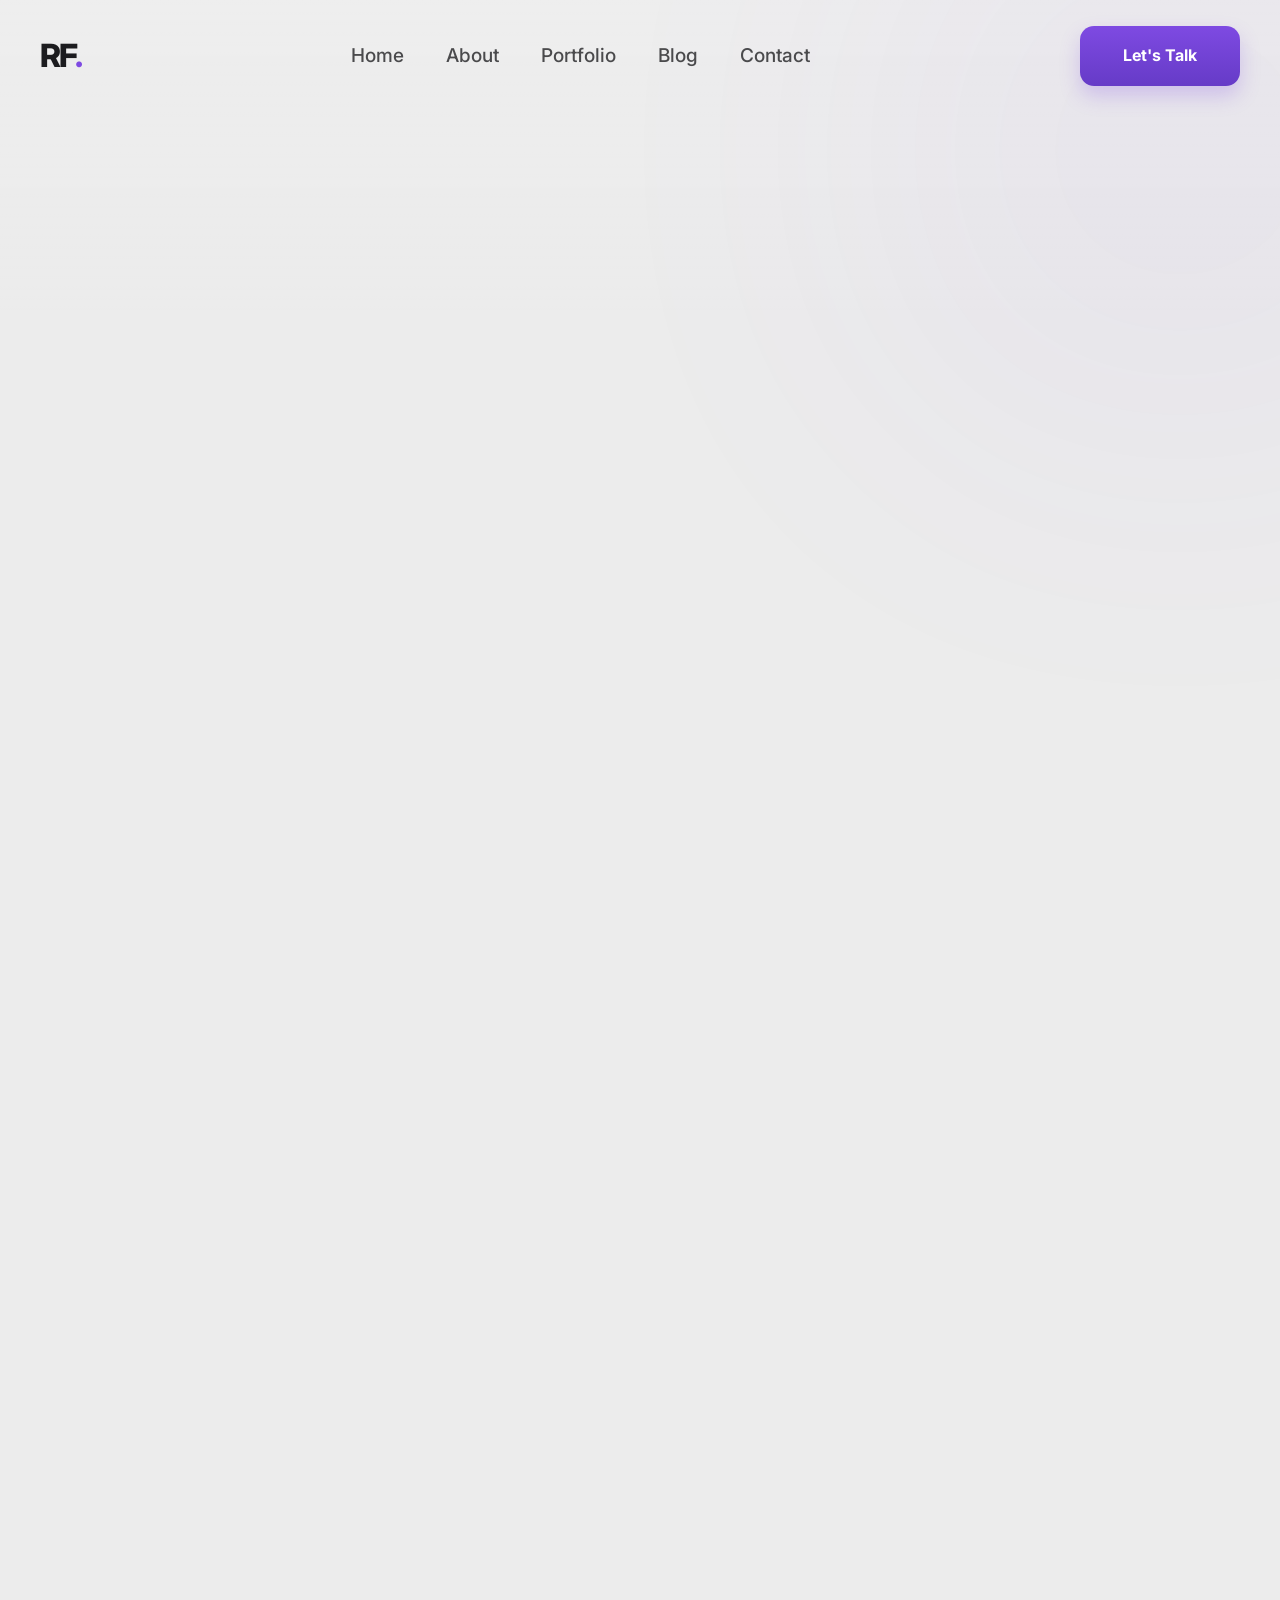
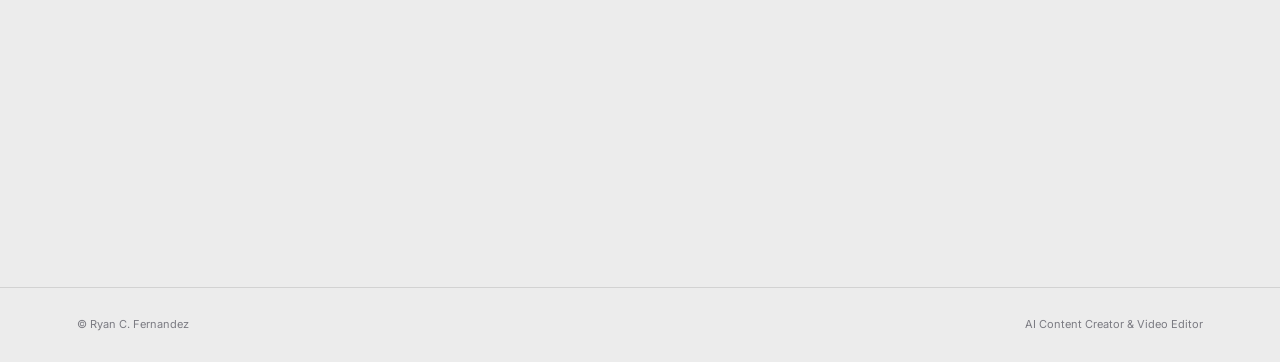
==== index (1).html @ 831bba3d "Add files via upload Add portfolio website" ====
<!DOCTYPE html>
<html lang="en">

<head>
  <meta charset="UTF-8">
  <meta name="viewport" content="width=device-width, initial-scale=1.0">

  <title>Ryan Fernandez | AI Content Creator & Video Editor</title>

  <meta
    name="description"
    content="Portfolio of Ryan Fernandez, AI Content Creator, AI Video Editor, and Short-Form Content Editor."
  >

  <link rel="preconnect" href="https://fonts.googleapis.com">
  <link rel="preconnect" href="https://fonts.gstatic.com" crossorigin>

  <link
    href="https://fonts.googleapis.com/css2?family=Inter:wght@400;500;600;700;800&display=swap"
    rel="stylesheet"
  >

  <link rel="stylesheet" href="style.css">
</head>

<body>

  <div class="background-glow glow-one"></div>
  <div class="background-glow glow-two"></div>

  <header class="header">

    <a href="#home" class="logo">
      RF<span>.</span>
    </a>

    <nav class="nav" id="nav">
      <a href="#home">Home</a>
      <a href="#about">About</a>
      <a href="#work">Portfolio</a>
      <a href="#workflow">Blog</a>
      <a href="#contact">Contact</a>
    </nav>

    <a href="#contact" class="header-button">Let's Talk</a>

    <button class="menu-button" id="menuButton" aria-label="Open navigation">
      ☰
    </button>

  </header>

  <main>

    <section class="hero" id="home">

      <div class="hero-left reveal">

        <h1>
          Hi, I'm <span>Ryan Fernandez</span>
        </h1>

        <h2 class="hero-subtitle">
          AI Content Creator & Video Editor
        </h2>

        <p class="hero-description">
          I create AI-powered short-form videos, visual stories,
          social media content, and platform-ready edits designed
          for TikTok, Instagram Reels, Facebook Reels, and YouTube Shorts.
        </p>

        <div class="hero-buttons">

          <a href="#work" class="button primary-button">
            Hire Me
          </a>

          <a href="#contact" class="button secondary-button">
            See Projects
          </a>

        </div>

        <div class="social-links" aria-label="Social media links">
          <a href="#" aria-label="LinkedIn">in</a>
          <a href="#" aria-label="Facebook">f</a>
          <a href="#" aria-label="X">x</a>
        </div>

      </div>

      <div class="hero-right reveal">

        <div class="hero-card">

          <div class="hero-visual">

            <img
              src="Images/ryan fernandez.png"
              alt="Ryan Fernandez portrait"
            >

          </div>

        </div>

      </div>

    </section>

    <section class="section" id="about">

      <div class="section-heading reveal">

        <p class="section-label">
          01 / ABOUT
        </p>

        <h2>
          Creating content at the intersection of
          <span>AI, motion, and storytelling.</span>
        </h2>

      </div>

      <div class="about-grid">

        <div class="about-copy reveal">

          <p>
            I'm Ryan Fernandez, an AI Content Creator and Video Editor
            focused on short-form social media content and AI-assisted
            creative production.
          </p>

          <p>
            I use generative AI tools, animation platforms, voice generation,
            editing software, and prompt engineering to transform concepts
            into polished vertical videos.
          </p>

          <p>
            I can follow creative briefs, reference materials, and content
            specifications while keeping visual quality and consistency
            across each scene.
          </p>

        </div>

        <div class="about-stats reveal">

          <div class="stat-card">
            <strong>9:16</strong>
            <span>Vertical Content</span>
          </div>

          <div class="stat-card">
            <strong>AI</strong>
            <span>Creative Workflow</span>
          </div>

          <div class="stat-card">
            <strong>4+</strong>
            <span>Social Platforms</span>
          </div>

          <div class="stat-card">
            <strong>End-to-End</strong>
            <span>Content Production</span>
          </div>

        </div>

      </div>

    </section>

    <section class="section" id="skills">

      <div class="section-heading reveal">

        <p class="section-label">
          02 / CREATIVE STACK
        </p>

        <h2>
          The tools behind
          <span>my workflow.</span>
        </h2>

      </div>

      <div class="skills-grid">

        <article class="skill-card reveal">

          <span class="skill-number">01</span>

          <h3>Google Flow</h3>

          <p>
            AI-assisted image and visual generation for characters,
            environments, scenes, and creative assets.
          </p>

        </article>

        <article class="skill-card reveal">

          <span class="skill-number">02</span>

          <h3>Kling AI</h3>

          <p>
            Image-to-video animation and motion generation for
            cinematic and short-form video sequences.
          </p>

        </article>

        <article class="skill-card reveal">

          <span class="skill-number">03</span>

          <h3>ElevenLabs</h3>

          <p>
            AI-generated voiceovers and narration for creative
            video production.
          </p>

        </article>

        <article class="skill-card reveal">

          <span class="skill-number">04</span>

          <h3>ChatGPT</h3>

          <p>
            Prompt engineering, creative concepts, hooks, captions,
            dialogue, and scene planning.
          </p>

        </article>

        <article class="skill-card reveal">

          <span class="skill-number">05</span>

          <h3>CapCut</h3>

          <p>
            Video editing, pacing, captions, transitions, music,
            sound effects, and platform-ready exports.
          </p>

        </article>

        <article class="skill-card reveal">

          <span class="skill-number">06</span>

          <h3>Canva</h3>

          <p>
            Supporting graphics, layouts, thumbnails,
            social assets, and basic visual design.
          </p>

        </article>

      </div>

    </section>

    <section class="section">

      <div class="section-heading reveal">

        <p class="section-label">
          03 / WHAT I DO
        </p>

        <h2>
          Content designed
          <span>for the scroll.</span>
        </h2>

      </div>

      <div class="services-list">

        <article class="service-row reveal">

          <span>01</span>

          <h3>AI Image Generation</h3>

          <p>
            Character consistency, environments, lighting,
            camera angles, actions, and visual styles.
          </p>

        </article>

        <article class="service-row reveal">

          <span>02</span>

          <h3>AI Video Generation</h3>

          <p>
            Transform still visuals into dynamic video scenes
            and short-form sequences.
          </p>

        </article>

        <article class="service-row reveal">

          <span>03</span>

          <h3>Prompt Engineering</h3>

          <p>
            Detailed prompts for characters, scenes,
            movement, dialogue, hooks, and visual direction.
          </p>

        </article>

        <article class="service-row reveal">

          <span>04</span>

          <h3>Short-Form Editing</h3>

          <p>
            Pacing, trimming, captions, text overlays,
            transitions, sound design, and final polish.
          </p>

        </article>

        <article class="service-row reveal">

          <span>05</span>

          <h3>AI Voiceovers</h3>

          <p>
            AI-generated narration and voice-based
            content using ElevenLabs.
          </p>

        </article>

        <article class="service-row reveal">

          <span>06</span>

          <h3>Social Media Content</h3>

          <p>
            Content optimized for TikTok, Instagram Reels,
            Facebook Reels, and YouTube Shorts.
          </p>

        </article>

      </div>

    </section>

    <section class="section" id="work">

      <div class="section-heading reveal">

        <p class="section-label">
          04 / SELECTED WORK
        </p>

        <h2>
          Featured
          <span>projects.</span>
        </h2>

      </div>

      <div class="portfolio-grid">

        <article class="project-card reveal">

          <div class="video-frame">

            <video
              muted
              loop
              playsinline
              preload="metadata"
              poster="https://images.unsplash.com/photo-1522202176988-66273c2fd55f?auto=format&fit=crop&w=900&q=80"
            >
              <source src="https://videos.pexels.com/video-files/3195394/3195394-hd_1920_1080_25fps.mp4" type="video/mp4">
            </video>

            <button class="video-toggle" type="button">Play</button>

          </div>

          <div class="project-info">

            <div>

              <p class="project-type">
                AI UGC
              </p>

              <h3>
                AI Creator Advertisement
              </h3>

            </div>

            <span>
              Google Flow / Kling / CapCut
            </span>

          </div>

        </article>

        <article class="project-card reveal">

          <div class="video-frame">

            <video
              muted
              loop
              playsinline
              preload="metadata"
              poster="https://images.unsplash.com/photo-1492691527719-9d1e07e534b4?auto=format&fit=crop&w=900&q=80"
            >
              <source src="https://videos.pexels.com/video-files/853889/853889-hd_1920_1080_25fps.mp4" type="video/mp4">
            </video>

            <button class="video-toggle" type="button">Play</button>

          </div>

          <div class="project-info">

            <div>

              <p class="project-type">
                AI LIFESTYLE
              </p>

              <h3>
                Lifestyle Social Reel
              </h3>

            </div>

            <span>
              AI Generation / Animation
            </span>

          </div>

        </article>

        <article class="project-card reveal">

          <div class="video-frame">

            <video
              muted
              loop
              playsinline
              preload="metadata"
              poster="https://images.unsplash.com/photo-1522202176988-66273c2fd55f?auto=format&fit=crop&w=900&q=80"
            >
              <source src="https://videos.pexels.com/video-files/3009807/3009807-hd_1920_1080_25fps.mp4" type="video/mp4">
            </video>

            <button class="video-toggle" type="button">Play</button>

          </div>

          <div class="project-info">

            <div>

              <p class="project-type">
                SHORT-FORM EDIT
              </p>

              <h3>
                Social Media Video Edit
              </h3>

            </div>

            <span>
              CapCut / Captions / Sound
            </span>

          </div>

        </article>

        <article class="project-card reveal">

          <div class="video-frame">

            <video
              muted
              loop
              playsinline
              preload="metadata"
              poster="https://images.unsplash.com/photo-1516321318423-f06f85e504b3?auto=format&fit=crop&w=900&q=80"
            >
              <source src="https://videos.pexels.com/video-files/856025/856025-hd_1920_1080_25fps.mp4" type="video/mp4">
            </video>

            <button class="video-toggle" type="button">Play</button>

          </div>

          <div class="project-info">

            <div>

              <p class="project-type">
                AI PRODUCT AD
              </p>

              <h3>
                Product Visual Campaign
              </h3>

            </div>

            <span>
              Prompting / AI / Editing
            </span>

          </div>

        </article>

      </div>

    </section>

    <section class="section" id="workflow">

      <div class="section-heading reveal">

        <p class="section-label">
          05 / WORKFLOW
        </p>

        <h2>
          From idea to
          <span>finished video.</span>
        </h2>

      </div>

      <div class="workflow-container">

        <div class="workflow-item reveal">

          <span>01</span>

          <div>
            <h3>Concept</h3>
            <p>
              Review the brief, creative direction,
              references, and target platform.
            </p>
          </div>

        </div>

        <div class="workflow-item reveal">

          <span>02</span>

          <div>
            <h3>Prompt Development</h3>
            <p>
              Build prompts, hooks, dialogue,
              scene directions, and visual concepts.
            </p>
          </div>

        </div>

        <div class="workflow-item reveal">

          <span>03</span>

          <div>
            <h3>AI Visual Generation</h3>
            <p>
              Create characters, environments,
              shots, and visual assets.
            </p>
          </div>

        </div>

        <div class="workflow-item reveal">

          <span>04</span>

          <div>
            <h3>AI Motion</h3>
            <p>
              Animate selected images and scenes
              using Kling AI.
            </p>
          </div>

        </div>

        <div class="workflow-item reveal">

          <span>05</span>

          <div>
            <h3>Voice Generation</h3>
            <p>
              Create narration or AI voiceovers
              when required.
            </p>
          </div>

        </div>

        <div class="workflow-item reveal">

          <span>06</span>

          <div>
            <h3>Final Edit</h3>
            <p>
              Refine pacing, add captions,
              text, music, sound effects, and transitions.
            </p>
          </div>

        </div>

        <div class="workflow-item reveal">

          <span>07</span>

          <div>
            <h3>Export</h3>
            <p>
              Deliver platform-ready vertical content
              for social media.
            </p>
          </div>

        </div>

      </div>

    </section>

    <section class="section">

      <div class="section-heading reveal">

        <p class="section-label">
          06 / CAPABILITIES
        </p>

        <h2>
          Creative skills &
          <span>technical strengths.</span>
        </h2>

      </div>

      <div class="tag-container reveal">

        <span>AI Image Generation</span>
        <span>AI Video Generation</span>
        <span>Image-to-Video</span>
        <span>Prompt Engineering</span>
        <span>AI Voiceovers</span>
        <span>Short-Form Editing</span>
        <span>Visual Storytelling</span>
        <span>Captioning</span>
        <span>Text Overlays</span>
        <span>Transitions</span>
        <span>Music Selection</span>
        <span>Sound Effects</span>
        <span>Social Media Content</span>
        <span>Basic Graphic Design</span>
        <span>Creative Brief Execution</span>

      </div>

    </section>

    <section class="section">

      <div class="section-heading reveal">

        <p class="section-label">
          07 / EXPERIENCE
        </p>

        <h2>
          Reliable in
          <span>fast-moving environments.</span>
        </h2>

      </div>

      <div class="experience-card reveal">

        <div class="experience-date">
          2022 — 2025
        </div>

        <div class="experience-role">

          <h3>
            Cashier & Assistant Chief
          </h3>

          <p>
            Apoy Silog Canteen
          </p>

        </div>

        <div class="experience-description">

          <p>
            Managed daily cash transactions, customer orders,
            operational tasks, and multiple responsibilities
            in a fast-paced environment.
          </p>

          <p>
            Developed strong transferable skills in attention to detail,
            time management, organization, communication,
            adaptability, and following instructions.
          </p>

        </div>

      </div>

    </section>

    <section class="contact-section" id="contact">

      <div class="contact-content reveal">

        <p class="section-label">
          LET'S WORK TOGETHER
        </p>

        <h2>
          Have an idea?
          <span>Let's create it.</span>
        </h2>

        <p class="contact-description">
          Available for AI content creation, short-form editing,
          AI video production, and social media content projects.
        </p>

        <div class="contact-links">

          <a
            href="mailto:ryancanetefernandez07@gmail.com"
            class="button primary-button"
          >
            Send Email
          </a>

          <a
            href="tel:+639630704201"
            class="button secondary-button"
          >
            Call Me
          </a>

        </div>

        <div class="contact-details">

          <p>
            ryancanetefernandez07@gmail.com
          </p>

          <p>
            0963 070 4201
          </p>

          <p>
            Tampakan, South Cotabato
          </p>

        </div>

      </div>

    </section>

  </main>

  <footer class="footer">

    <p>
      © <span id="currentYear"></span> Ryan C. Fernandez
    </p>

    <p>
      AI Content Creator & Video Editor
    </p>

  </footer>

  <script src="script.js"></script>

</body>

</html>
---- style.css ----
:root {
  --background: #ececec;
  --background-soft: #f5f5f5;
  --card: #f7f7f7;
  --card-hover: #ffffff;

  --text: #1c1c1f;
  --text-soft: #4f4f55;
  --text-dark: #7b7b82;

  --line: rgba(28, 28, 31, 0.12);

  --accent: #7e4ae2;
  --accent-dark: #663bc7;

  --radius-small: 14px;
  --radius-medium: 22px;
  --radius-large: 32px;

  --container: 1440px;
}

* {
  margin: 0;
  padding: 0;
  box-sizing: border-box;
}

html {
  scroll-behavior: smooth;
}

body {
  font-family: "Inter", sans-serif;
  background: var(--background);
  color: var(--text);
  line-height: 1.6;
  overflow-x: hidden;
}

body::before {
  content: "";
  position: fixed;
  inset: 0;
  background: linear-gradient(180deg, rgba(255,255,255,0.12), transparent 35%);
  pointer-events: none;
  z-index: -1;
}

a {
  text-decoration: none;
  color: inherit;
}

button {
  font: inherit;
}

img,
video {
  max-width: 100%;
}

.background-glow {
  position: fixed;
  width: 500px;
  height: 500px;
  border-radius: 50%;
  filter: blur(180px);
  opacity: 0.08;
  pointer-events: none;
  z-index: -1;
}

.glow-one {
  top: -100px;
  right: -150px;
  background: var(--accent);
}

.glow-two {
  bottom: 0;
  left: -200px;
  background: #ffffff;
}

.header {
  width: min(1440px, calc(100% - 80px));
  margin: 0 auto;
  display: flex;
  justify-content: space-between;
  align-items: center;
  padding: 26px 0 18px;
  position: sticky;
  top: 0;
  z-index: 1000;
  background: transparent;
}

.logo {
  font-size: 32px;
  font-weight: 800;
  letter-spacing: -2px;
  color: var(--text);
}

.logo span {
  color: var(--accent);
}

.nav {
  display: flex;
  align-items: center;
  gap: 42px;
  margin-left: auto;
  margin-right: auto;
}

.nav a {
  font-size: 19px;
  color: rgba(28, 28, 31, 0.78);
  transition: 0.3s;
  position: relative;
  font-weight: 500;
}

.nav a:hover {
  color: var(--text);
}

.header-button {
  display: inline-flex;
  align-items: center;
  justify-content: center;
  min-width: 160px;
  padding: 17px 22px;
  border-radius: 14px;
  background: linear-gradient(180deg, var(--accent), var(--accent-dark));
  color: #fff;
  font-size: 16px;
  font-weight: 700;
  box-shadow: 0 10px 20px rgba(126, 74, 226, 0.25);
}

.menu-button {
  display: none;
  background: transparent;
  border: 0;
  color: var(--text);
  font-size: 40px;
  cursor: pointer;
}

.hero {
  max-width: var(--container);
  min-height: calc(100vh - 90px);
  margin: 0 auto;
  padding: 10px 6% 40px;
  display: grid;
  grid-template-columns: 1.18fr 0.82fr;
  gap: 20px;
  align-items: center;
}

.hero-right,
.hero-left {
  width: 100%;
  margin: 0;
}

.hero-left {
  text-align: left;
  padding-left: 22px;
}

.hero-left h1,
.hero-description,
.hero-buttons,
.social-links {
  margin-left: 0;
  margin-right: 0;
}

.hero h1 {
  font-size: clamp(58px, 4.8vw, 110px);
  line-height: 0.95;
  letter-spacing: -6px;
  max-width: 760px;
  font-weight: 800;
  color: var(--text);
}

.hero h1 span {
  color: var(--accent);
}

.hero-subtitle {
  margin-top: 10px;
  font-size: clamp(30px, 3vw, 52px);
  font-weight: 400;
  line-height: 1.1;
  letter-spacing: -2px;
  color: rgba(28, 28, 31, 0.9);
}

.hero-description {
  max-width: 640px;
  margin-top: 28px;
  font-size: 20px;
  color: var(--text-soft);
  line-height: 1.6;
}

.hero-buttons {
  display: flex;
  flex-wrap: wrap;
  justify-content: flex-start;
  gap: 18px;
  margin-top: 42px;
}

.button {
  padding: 17px 28px;
  border-radius: 14px;
  font-size: 18px;
  font-weight: 600;
  transition: 0.3s ease;
  letter-spacing: 0.01em;
  min-width: 180px;
  text-align: center;
}

.primary-button {
  background: linear-gradient(180deg, var(--accent), var(--accent-dark));
  color: #ffffff;
  box-shadow: 0 10px 20px rgba(126, 74, 226, 0.25);
}

.primary-button:hover {
  transform: translateY(-3px);
  box-shadow: 0 16px 26px rgba(126, 74, 226, 0.32);
}

.secondary-button {
  border: 2px solid rgba(126, 74, 226, 0.8);
  color: var(--accent);
  background: rgba(255, 255, 255, 0.2);
}

.secondary-button:hover {
  background: rgba(126, 74, 226, 0.06);
}

.social-links {
  display: flex;
  gap: 12px;
  margin-top: 40px;
}

.social-links a {
  width: 38px;
  height: 38px;
  border-radius: 50%;
  display: inline-flex;
  align-items: center;
  justify-content: center;
  background: linear-gradient(180deg, var(--accent), var(--accent-dark));
  color: #fff;
  font-weight: 700;
  font-size: 14px;
  box-shadow: 0 12px 20px rgba(126, 74, 226, 0.18);
}

.hero-card {
  padding: 0;
  background: transparent;
  border: 0;
  border-radius: 0;
  min-height: auto;
  display: flex;
  flex-direction: column;
  width: 100%;
  margin: 0;
  box-shadow: none;
}

.hero-card-top {
  display: none;
}

.status-dot {
  display: none;
}

.hero-visual {
  position: relative;
  flex: 1;
  display: flex;
  align-items: center;
  justify-content: center;
  margin-top: 0;
  border-radius: 0;
  overflow: visible;
  background: transparent;
  min-height: 0;
  border: none;
  box-shadow: none;
}

.hero-visual img {
  width: min(700px, 100%);
  height: auto;
  object-fit: contain;
  object-position: center center;
  display: block;
  filter: none;
  margin-left: auto;
}

.visual-overlay {
  display: none;
}

.visual-number {
  display: none;
}

.visual-copy p {
  display: none;
}

.visual-copy h2 {
  display: none;
}

.section {
  max-width: var(--container);
  margin: auto;
  padding: 120px 6% 0;
}

.section-heading {
  margin-bottom: 46px;
}

.section-heading h2 {
  max-width: 1000px;
  font-size: clamp(42px, 5vw, 75px);
  letter-spacing: -4px;
  line-height: 1;
}

.section-heading h2 span {
  color: #656565;
}

.about-grid {
  display: grid;
  grid-template-columns: 1.05fr 0.95fr;
  gap: 52px;
  align-items: start;
}

.about-copy {
  max-width: 650px;
}

.about-copy p {
  font-size: 18px;
  color: var(--text-soft);
  margin-bottom: 22px;
}

.about-stats {
  display: grid;
  grid-template-columns: 1fr 1fr;
  gap: 12px;
}

.stat-card {
  padding: 30px;
  background: var(--card);
  border: 1px solid var(--line);
  border-radius: var(--radius-medium);
  min-height: 160px;
  display: flex;
  flex-direction: column;
  justify-content: space-between;
}

.stat-card strong {
  font-size: 34px;
  letter-spacing: -2px;
}

.stat-card span {
  font-size: 12px;
  color: var(--text-dark);
}

.skills-grid {
  display: grid;
  grid-template-columns: repeat(3, 1fr);
  gap: 15px;
}

.skill-card {
  padding: 32px;
  min-height: 270px;
  border-radius: var(--radius-medium);
  border: 1px solid var(--line);
  background: var(--card);
  transition: 0.35s ease;
  display: flex;
  flex-direction: column;
  position: relative;
  overflow: hidden;
}

.skill-card::before {
  content: "";
  position: absolute;
  inset: 0 auto auto 0;
  width: 100%;
  height: 1px;
  background: linear-gradient(90deg, transparent, rgba(182,255,74,0.7), transparent);
  opacity: 0;
  transition: opacity 0.3s ease;
}

.skill-card:hover {
  transform: translateY(-7px);
  background: var(--card-hover);
  border-color: #3a3a3a;
  box-shadow: 0 18px 40px rgba(0, 0, 0, 0.2);
}

.skill-card:hover::before {
  opacity: 1;
}

.skill-number {
  font-size: 11px;
  color: var(--text-dark);
}

.skill-card h3 {
  font-size: 25px;
  letter-spacing: -1px;
  margin-top: auto;
  margin-bottom: 12px;
}

.skill-card p {
  color: var(--text-soft);
  font-size: 14px;
}

.services-list {
  border-top: 1px solid var(--line);
}

.service-row {
  display: grid;
  grid-template-columns: 90px 1fr 1.3fr;
  gap: 30px;
  padding: 34px 0;
  border-bottom: 1px solid var(--line);
  transition: transform 0.25s ease, border-color 0.25s ease;
}

.service-row:hover {
  transform: translateX(4px);
  border-color: rgba(182, 255, 74, 0.4);
}

.service-row > span {
  color: var(--text-dark);
  font-size: 12px;
}

.service-row h3 {
  font-size: 22px;
  letter-spacing: -1px;
}

.service-row p {
  color: var(--text-soft);
  max-width: 550px;
}

.portfolio-grid {
  display: grid;
  grid-template-columns: repeat(2, minmax(0, 1fr));
  gap: 28px;
  margin-top: 16px;
}

.project-card {
  cursor: pointer;
  transition: transform 0.25s ease, border-color 0.25s ease;
}

.project-card:hover {
  transform: translateY(-6px);
  border-color: rgba(182, 255, 74, 0.33);
}

.video-frame {
  position: relative;
  overflow: hidden;
  background: var(--card);
  border-radius: var(--radius-medium);
  border: 1px solid var(--line);
}

.video-frame video {
  display: block;
  width: 100%;
  aspect-ratio: 9 / 12;
  object-fit: cover;
  transition: 0.5s;
}

.project-card:hover video {
  transform: scale(1.02);
}

.video-toggle {
  position: absolute;
  left: 20px;
  bottom: 20px;
  padding: 10px 17px;
  background: rgba(0, 0, 0, 0.7);
  border: 1px solid rgba(255, 255, 255, 0.2);
  color: white;
  border-radius: 100px;
  cursor: pointer;
  backdrop-filter: blur(10px);
}

.project-info {
  display: flex;
  justify-content: space-between;
  gap: 20px;
  padding: 18px 4px;
}

.project-type {
  font-size: 10px;
  letter-spacing: 2px;
  color: var(--accent);
  margin-bottom: 5px;
}

.project-info h3 {
  font-size: 20px;
  letter-spacing: -0.7px;
}

.project-info > span {
  color: var(--text-dark);
  font-size: 11px;
  text-align: right;
}

.workflow-container {
  max-width: 1000px;
}

.workflow-item {
  display: grid;
  grid-template-columns: 100px 1fr;
  padding: 35px 0;
  border-top: 1px solid var(--line);
  transition: transform 0.25s ease, border-color 0.25s ease;
}

.workflow-item:hover {
  transform: translateX(4px);
  border-color: rgba(182, 255, 74, 0.4);
}

.workflow-item:last-child {
  border-bottom: 1px solid var(--line);
}

.workflow-item > span {
  color: var(--text-dark);
  font-size: 12px;
}

.workflow-item h3 {
  font-size: 25px;
  margin-bottom: 7px;
}

.workflow-item p {
  color: var(--text-soft);
  max-width: 600px;
}

.tag-container {
  display: flex;
  flex-wrap: wrap;
  gap: 10px;
}

.tag-container span {
  padding: 13px 18px;
  border: 1px solid var(--line);
  border-radius: 100px;
  color: var(--text-soft);
  font-size: 13px;
  background: #0b0b0b;
  transition: 0.3s;
}

.tag-container span:hover {
  color: #080808;
  background: var(--accent);
  border-color: var(--accent);
}

.experience-card {
  display: grid;
  grid-template-columns: 180px 1fr 1.5fr;
  gap: 50px;
  padding: 45px;
  background: linear-gradient(180deg, rgba(17,17,17,0.96), rgba(17,17,17,0.82));
  border: 1px solid var(--line);
  border-radius: var(--radius-medium);
  box-shadow: 0 18px 40px rgba(0,0,0,0.12);
}

.experience-date {
  color: var(--text-dark);
  font-size: 12px;
}

.experience-role h3 {
  font-size: 22px;
  margin-bottom: 5px;
}

.experience-role p {
  color: var(--accent);
  font-size: 13px;
}

.experience-description p {
  color: var(--text-soft);
  margin-bottom: 15px;
}

.contact-section {
  min-height: 90vh;
  display: flex;
  align-items: center;
  justify-content: center;
  padding: 120px 6% 100px;
  text-align: center;
  border-top: 1px solid var(--line);
}

.contact-content {
  max-width: 950px;
  background: linear-gradient(180deg, rgba(17,17,17,0.9), rgba(17,17,17,0.7));
  padding: 54px 26px 36px;
  border: 1px solid var(--line);
  border-radius: var(--radius-large);
  box-shadow: 0 24px 60px rgba(0,0,0,0.18);
}

.contact-content h2 {
  font-size: clamp(55px, 8vw, 110px);
  line-height: 0.92;
  letter-spacing: -7px;
}

.contact-content h2 span {
  color: var(--accent);
}

.contact-description {
  color: var(--text-soft);
  font-size: 17px;
  max-width: 620px;
  margin: 30px auto 0;
}

.contact-links {
  display: flex;
  justify-content: center;
  flex-wrap: wrap;
  gap: 12px;
  margin-top: 38px;
}

.contact-details {
  display: flex;
  justify-content: center;
  flex-wrap: wrap;
  gap: 20px 35px;
  margin-top: 45px;
  color: var(--text-dark);
  font-size: 12px;
}

.footer {
  display: flex;
  justify-content: space-between;
  gap: 20px;
  padding: 28px 6%;
  border-top: 1px solid var(--line);
  color: var(--text-dark);
  font-size: 11px;
}

.reveal {
  opacity: 0;
  transform: translateY(30px);
  transition: opacity 0.8s ease, transform 0.8s ease;
}

.reveal.active {
  opacity: 1;
  transform: translateY(0);
}

@media (max-width: 1050px) {
  .hero {
    grid-template-columns: 1fr;
  }

  .hero-right,
  .hero-left {
    max-width: 600px;
  }

  .hero-left {
    text-align: center;
  }

  .hero-buttons,
  .tool-strip {
    justify-content: center;
  }

  .hero h1 {
    letter-spacing: -5px;
  }

  .skills-grid {
    grid-template-columns: repeat(2, 1fr);
  }

  .about-grid {
    grid-template-columns: 1fr;
  }

  .experience-card {
    grid-template-columns: 1fr;
  }
}

@media (max-width: 760px) {
  .header {
    padding: 18px 5%;
  }

  .nav {
    position: absolute;
    top: 72px;
    left: 5%;
    right: 5%;
    display: none;
    flex-direction: column;
    gap: 5px;
    padding: 16px;
    background: #101010;
    border: 1px solid var(--line);
    border-radius: 15px;
  }

  .nav.show {
    display: flex;
  }

  .nav a {
    padding: 12px;
    border-radius: 8px;
  }

  .nav a:hover {
    background: #171717;
  }

  .menu-button {
    display: block;
  }

  .hero {
    padding: 120px 5% 60px;
    min-height: auto;
  }

  .hero h1 {
    font-size: clamp(52px, 17vw, 80px);
    letter-spacing: -5px;
  }

  .hero-description {
    font-size: 16px;
  }

  .hero-card {
    min-height: 400px;
  }

  .section {
    padding: 90px 5%;
  }

  .section-heading {
    margin-bottom: 45px;
  }

  .section-heading h2 {
    letter-spacing: -3px;
  }

  .skills-grid {
    grid-template-columns: 1fr;
  }

  .skill-card {
    min-height: 230px;
  }

  .about-stats {
    grid-template-columns: 1fr;
  }

  .service-row {
    grid-template-columns: 50px 1fr;
  }

  .service-row p {
    grid-column: 2;
  }

  .portfolio-grid {
    grid-template-columns: 1fr;
  }

  .workflow-item {
    grid-template-columns: 55px 1fr;
  }

  .project-info {
    flex-direction: column;
  }

  .project-info > span {
    text-align: left;
  }

  .contact-section {
    min-height: auto;
  }

  .contact-content h2 {
    letter-spacing: -5px;
  }

  .footer {
    flex-direction: column;
  }
}
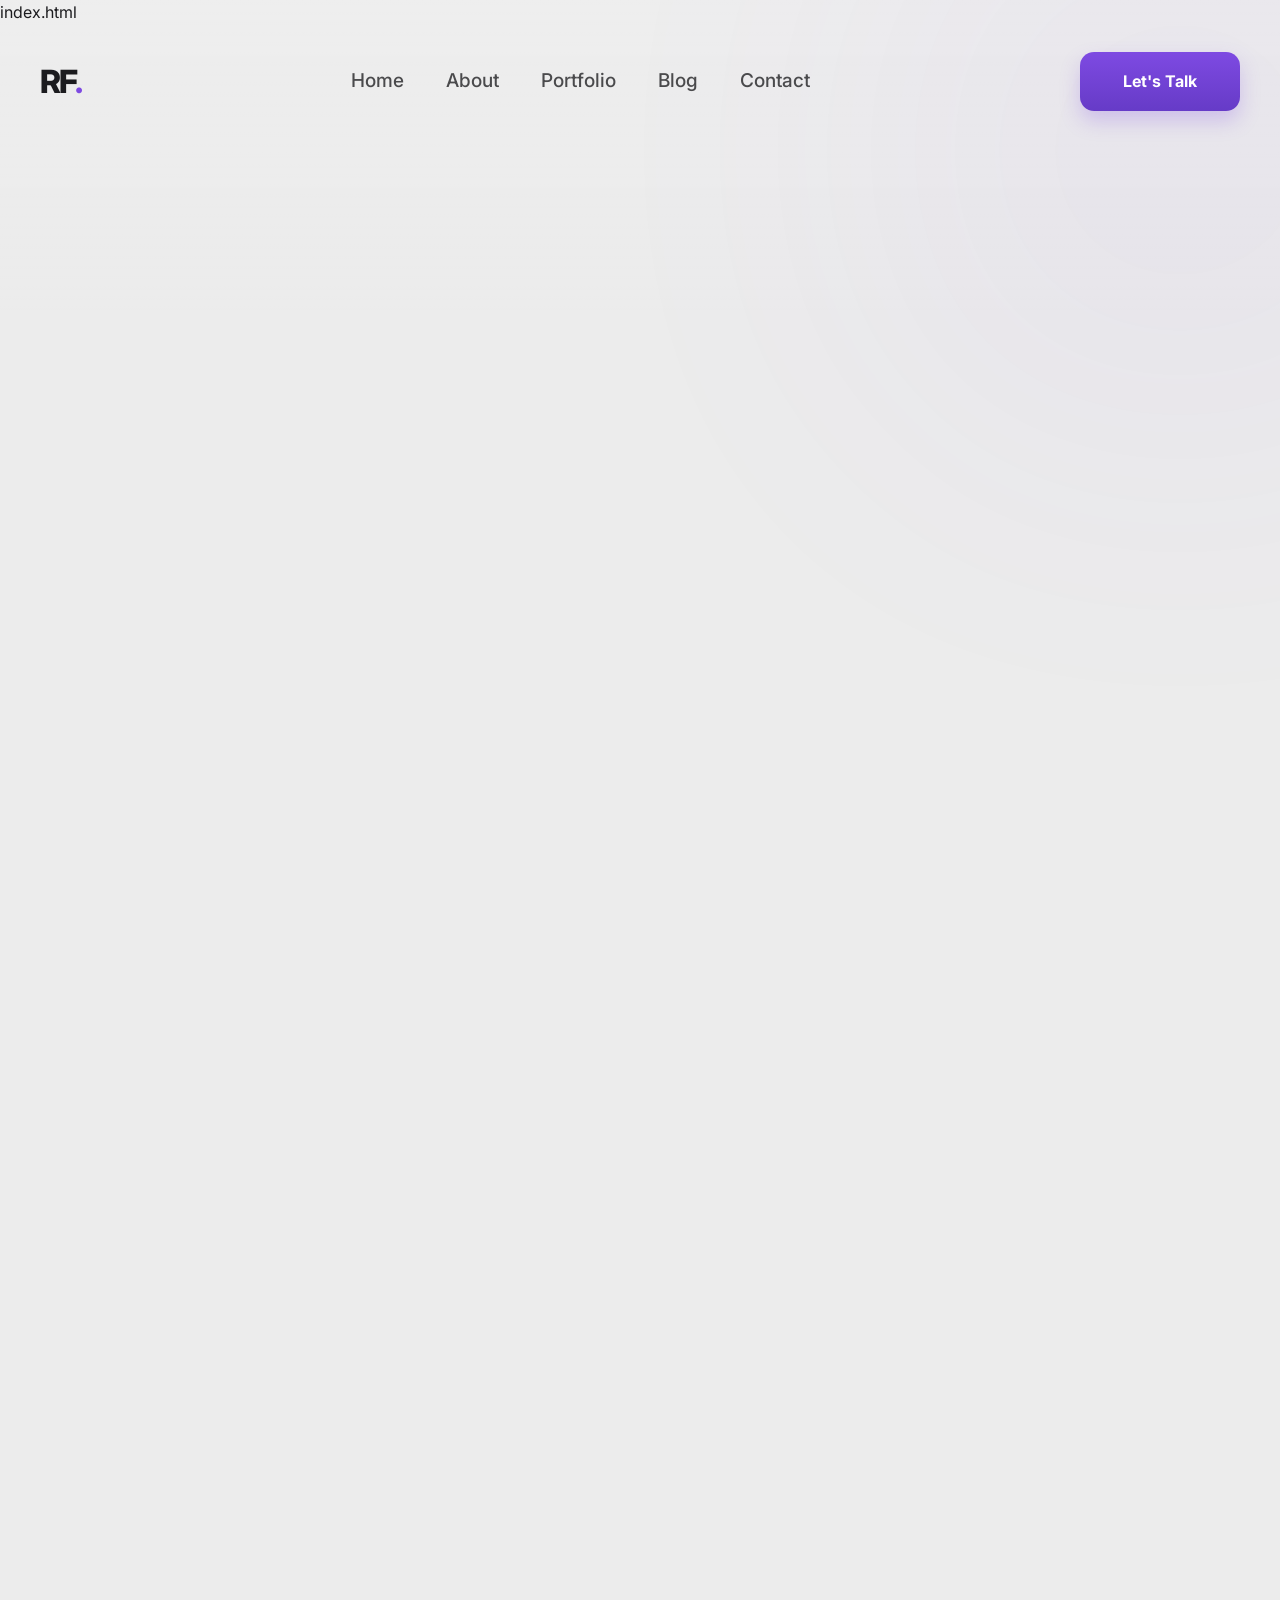
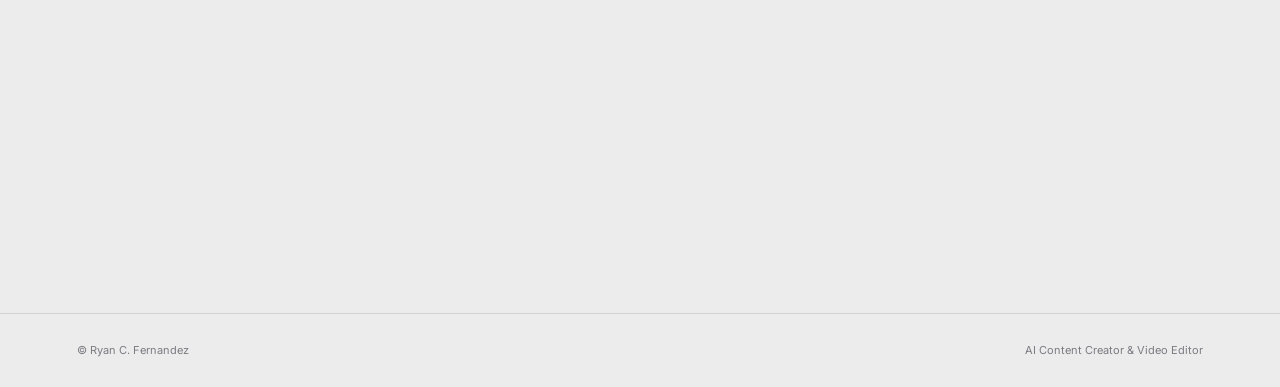
==== commit c4a1a25d: "Update index (1).html" ====
--- a/index (1).html
+++ b/index (1).html
@@ -1,4 +1,4 @@
-<!DOCTYPE html>
+index.html
 <html lang="en">
 
 <head>
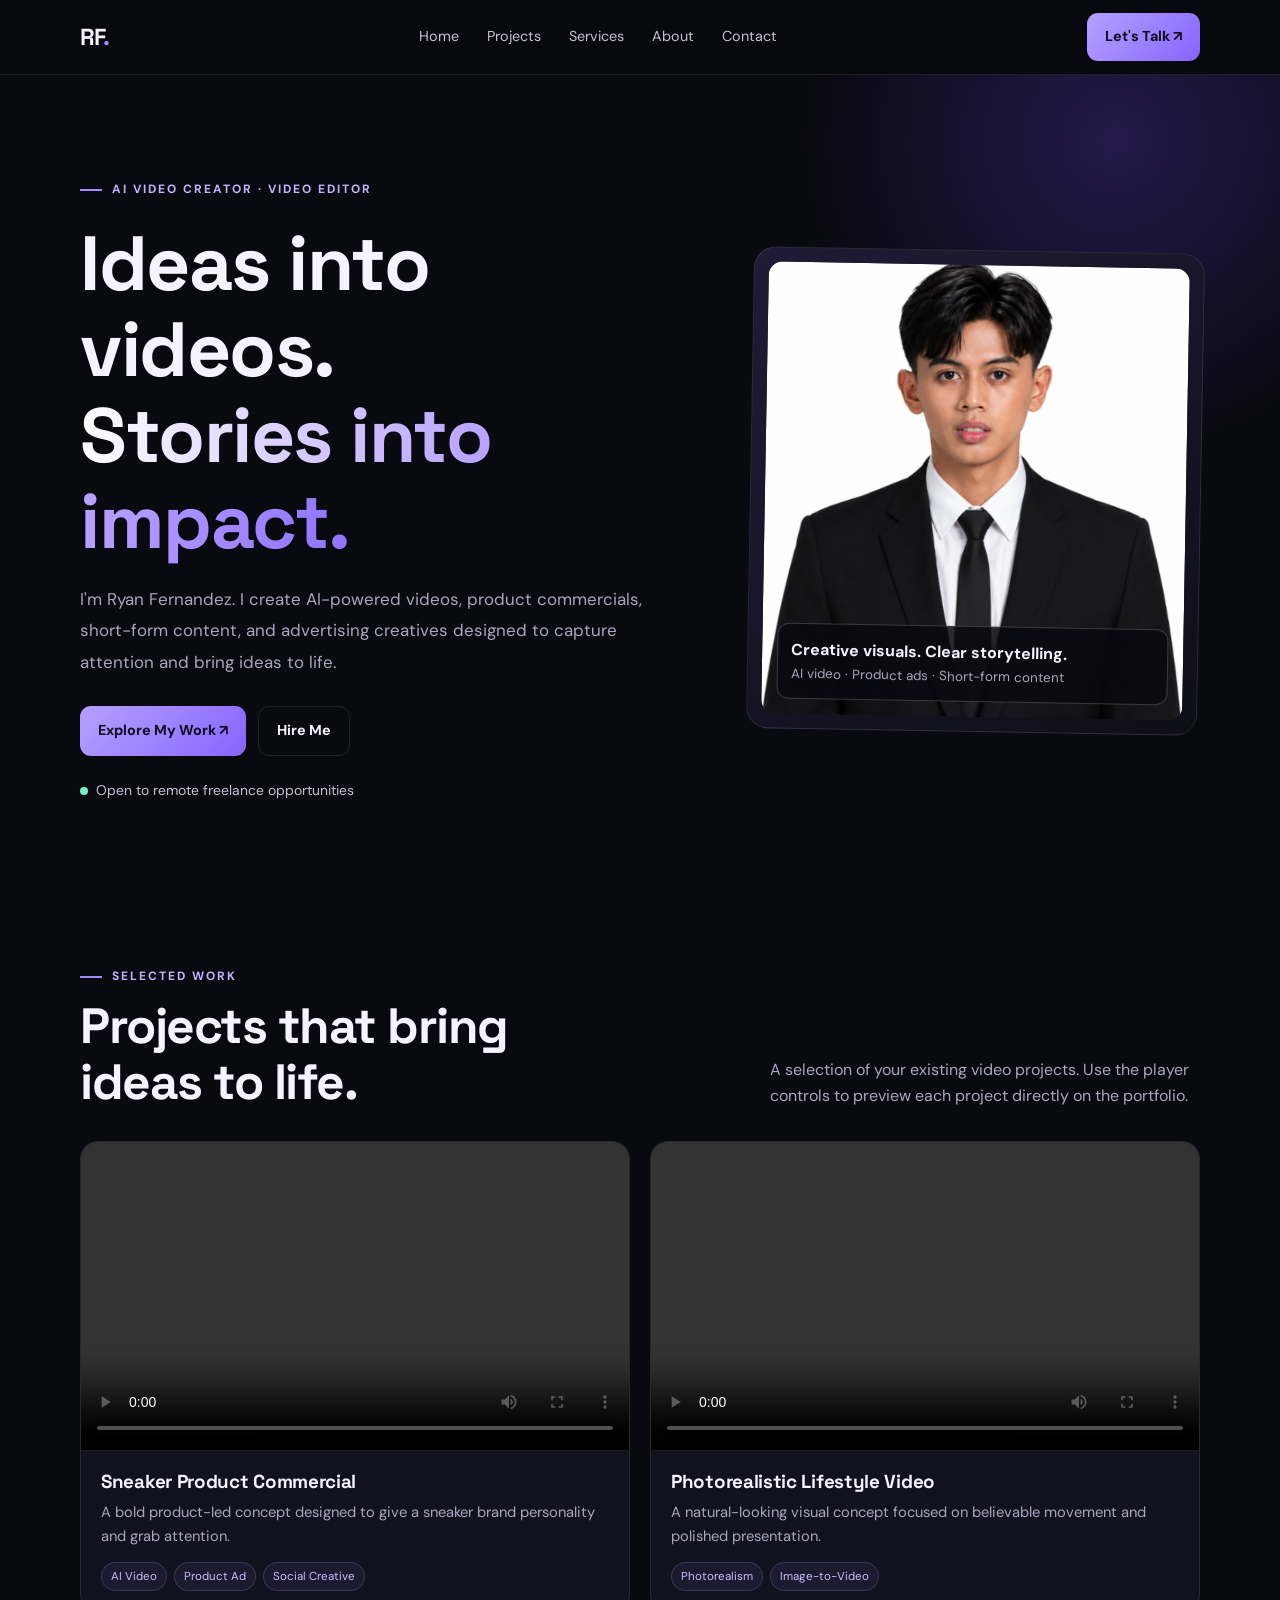
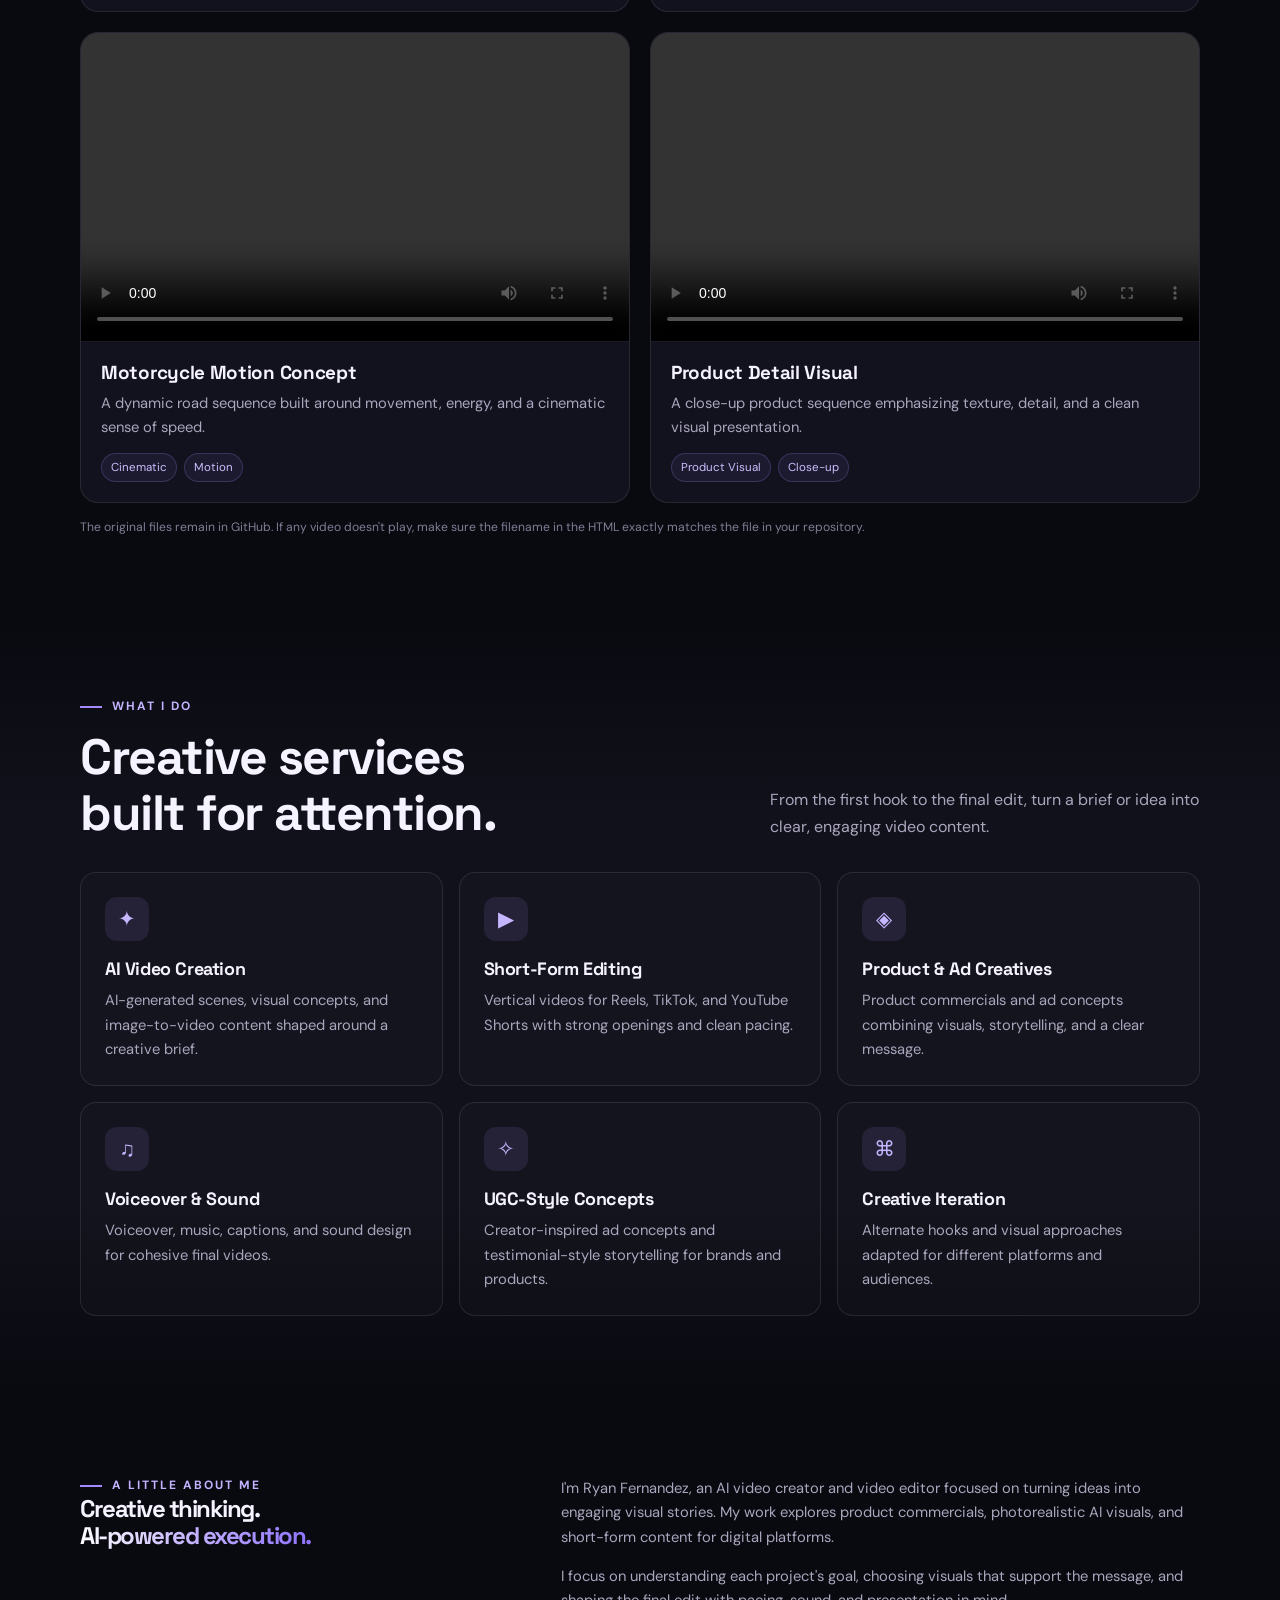
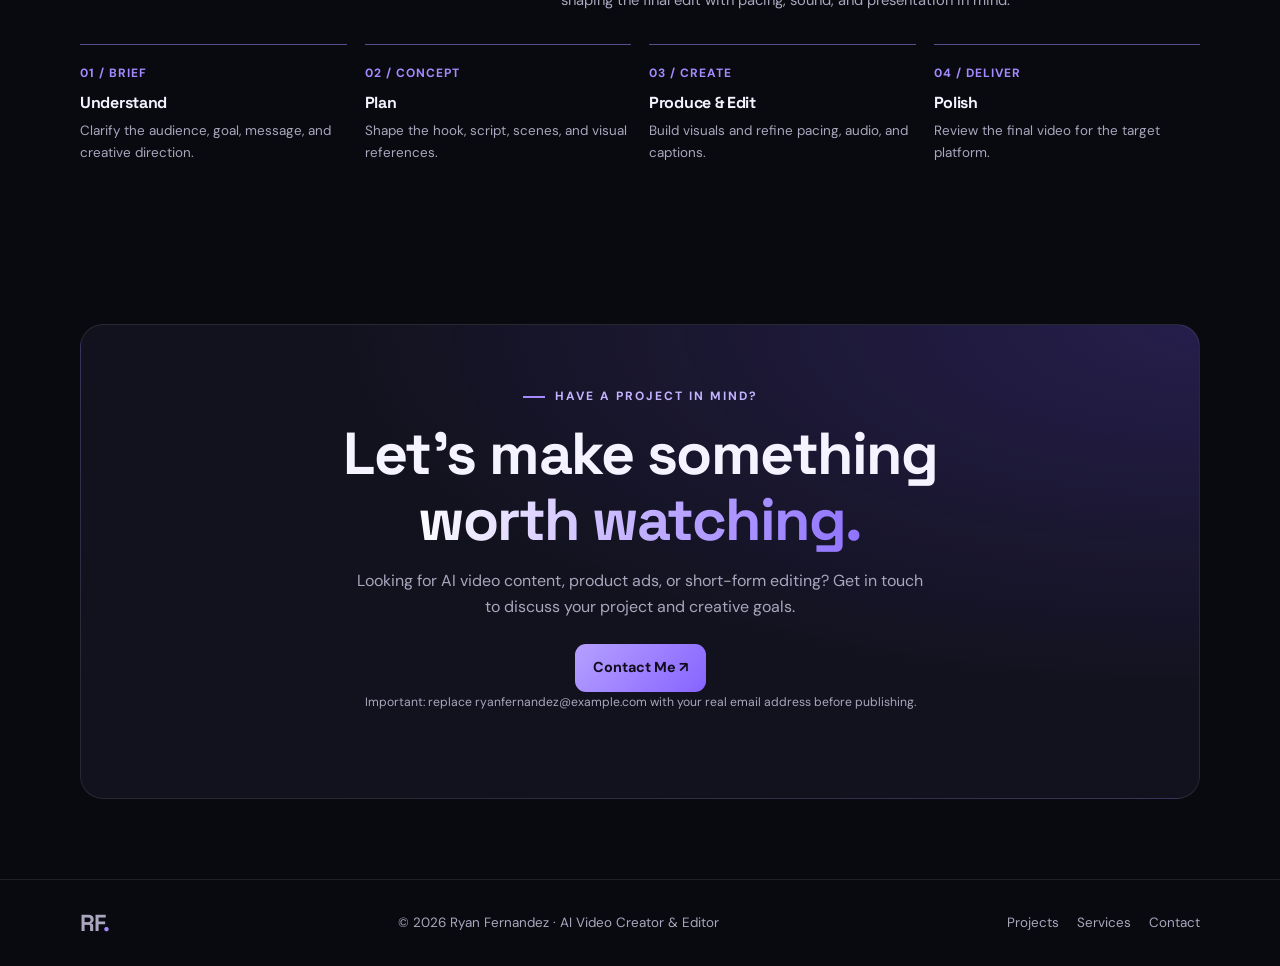
==== commit 6e21bf8a: "Add files via upload" ====
--- a/index (1).html
+++ b/index (1).html
@@ -1,841 +1,34 @@
-index.html
-<html lang="en">
-
-<head>
-  <meta charset="UTF-8">
-  <meta name="viewport" content="width=device-width, initial-scale=1.0">
-
-  <title>Ryan Fernandez | AI Content Creator & Video Editor</title>
-
-  <meta
-    name="description"
-    content="Portfolio of Ryan Fernandez, AI Content Creator, AI Video Editor, and Short-Form Content Editor."
-  >
-
-  <link rel="preconnect" href="https://fonts.googleapis.com">
-  <link rel="preconnect" href="https://fonts.gstatic.com" crossorigin>
-
-  <link
-    href="https://fonts.googleapis.com/css2?family=Inter:wght@400;500;600;700;800&display=swap"
-    rel="stylesheet"
-  >
-
-  <link rel="stylesheet" href="style.css">
-</head>
-
-<body>
-
-  <div class="background-glow glow-one"></div>
-  <div class="background-glow glow-two"></div>
-
-  <header class="header">
-
-    <a href="#home" class="logo">
-      RF<span>.</span>
-    </a>
-
-    <nav class="nav" id="nav">
-      <a href="#home">Home</a>
-      <a href="#about">About</a>
-      <a href="#work">Portfolio</a>
-      <a href="#workflow">Blog</a>
-      <a href="#contact">Contact</a>
-    </nav>
-
-    <a href="#contact" class="header-button">Let's Talk</a>
-
-    <button class="menu-button" id="menuButton" aria-label="Open navigation">
-      ☰
-    </button>
-
-  </header>
-
-  <main>
-
-    <section class="hero" id="home">
-
-      <div class="hero-left reveal">
-
-        <h1>
-          Hi, I'm <span>Ryan Fernandez</span>
-        </h1>
-
-        <h2 class="hero-subtitle">
-          AI Content Creator & Video Editor
-        </h2>
-
-        <p class="hero-description">
-          I create AI-powered short-form videos, visual stories,
-          social media content, and platform-ready edits designed
-          for TikTok, Instagram Reels, Facebook Reels, and YouTube Shorts.
-        </p>
-
-        <div class="hero-buttons">
-
-          <a href="#work" class="button primary-button">
-            Hire Me
-          </a>
-
-          <a href="#contact" class="button secondary-button">
-            See Projects
-          </a>
-
-        </div>
-
-        <div class="social-links" aria-label="Social media links">
-          <a href="#" aria-label="LinkedIn">in</a>
-          <a href="#" aria-label="Facebook">f</a>
-          <a href="#" aria-label="X">x</a>
-        </div>
-
-      </div>
-
-      <div class="hero-right reveal">
-
-        <div class="hero-card">
-
-          <div class="hero-visual">
-
-            <img
-              src="Images/ryan fernandez.png"
-              alt="Ryan Fernandez portrait"
-            >
-
-          </div>
-
-        </div>
-
-      </div>
-
-    </section>
-
-    <section class="section" id="about">
-
-      <div class="section-heading reveal">
-
-        <p class="section-label">
-          01 / ABOUT
-        </p>
-
-        <h2>
-          Creating content at the intersection of
-          <span>AI, motion, and storytelling.</span>
-        </h2>
-
-      </div>
-
-      <div class="about-grid">
-
-        <div class="about-copy reveal">
-
-          <p>
-            I'm Ryan Fernandez, an AI Content Creator and Video Editor
-            focused on short-form social media content and AI-assisted
-            creative production.
-          </p>
-
-          <p>
-            I use generative AI tools, animation platforms, voice generation,
-            editing software, and prompt engineering to transform concepts
-            into polished vertical videos.
-          </p>
-
-          <p>
-            I can follow creative briefs, reference materials, and content
-            specifications while keeping visual quality and consistency
-            across each scene.
-          </p>
-
-        </div>
-
-        <div class="about-stats reveal">
-
-          <div class="stat-card">
-            <strong>9:16</strong>
-            <span>Vertical Content</span>
-          </div>
-
-          <div class="stat-card">
-            <strong>AI</strong>
-            <span>Creative Workflow</span>
-          </div>
-
-          <div class="stat-card">
-            <strong>4+</strong>
-            <span>Social Platforms</span>
-          </div>
-
-          <div class="stat-card">
-            <strong>End-to-End</strong>
-            <span>Content Production</span>
-          </div>
-
-        </div>
-
-      </div>
-
-    </section>
-
-    <section class="section" id="skills">
-
-      <div class="section-heading reveal">
-
-        <p class="section-label">
-          02 / CREATIVE STACK
-        </p>
-
-        <h2>
-          The tools behind
-          <span>my workflow.</span>
-        </h2>
-
-      </div>
-
-      <div class="skills-grid">
-
-        <article class="skill-card reveal">
-
-          <span class="skill-number">01</span>
-
-          <h3>Google Flow</h3>
-
-          <p>
-            AI-assisted image and visual generation for characters,
-            environments, scenes, and creative assets.
-          </p>
-
-        </article>
-
-        <article class="skill-card reveal">
-
-          <span class="skill-number">02</span>
-
-          <h3>Kling AI</h3>
-
-          <p>
-            Image-to-video animation and motion generation for
-            cinematic and short-form video sequences.
-          </p>
-
-        </article>
-
-        <article class="skill-card reveal">
-
-          <span class="skill-number">03</span>
-
-          <h3>ElevenLabs</h3>
-
-          <p>
-            AI-generated voiceovers and narration for creative
-            video production.
-          </p>
-
-        </article>
-
-        <article class="skill-card reveal">
-
-          <span class="skill-number">04</span>
-
-          <h3>ChatGPT</h3>
-
-          <p>
-            Prompt engineering, creative concepts, hooks, captions,
-            dialogue, and scene planning.
-          </p>
-
-        </article>
-
-        <article class="skill-card reveal">
-
-          <span class="skill-number">05</span>
-
-          <h3>CapCut</h3>
-
-          <p>
-            Video editing, pacing, captions, transitions, music,
-            sound effects, and platform-ready exports.
-          </p>
-
-        </article>
-
-        <article class="skill-card reveal">
-
-          <span class="skill-number">06</span>
-
-          <h3>Canva</h3>
-
-          <p>
-            Supporting graphics, layouts, thumbnails,
-            social assets, and basic visual design.
-          </p>
-
-        </article>
-
-      </div>
-
-    </section>
-
-    <section class="section">
-
-      <div class="section-heading reveal">
-
-        <p class="section-label">
-          03 / WHAT I DO
-        </p>
-
-        <h2>
-          Content designed
-          <span>for the scroll.</span>
-        </h2>
-
-      </div>
-
-      <div class="services-list">
-
-        <article class="service-row reveal">
-
-          <span>01</span>
-
-          <h3>AI Image Generation</h3>
-
-          <p>
-            Character consistency, environments, lighting,
-            camera angles, actions, and visual styles.
-          </p>
-
-        </article>
-
-        <article class="service-row reveal">
-
-          <span>02</span>
-
-          <h3>AI Video Generation</h3>
-
-          <p>
-            Transform still visuals into dynamic video scenes
-            and short-form sequences.
-          </p>
-
-        </article>
-
-        <article class="service-row reveal">
-
-          <span>03</span>
-
-          <h3>Prompt Engineering</h3>
-
-          <p>
-            Detailed prompts for characters, scenes,
-            movement, dialogue, hooks, and visual direction.
-          </p>
-
-        </article>
-
-        <article class="service-row reveal">
-
-          <span>04</span>
-
-          <h3>Short-Form Editing</h3>
-
-          <p>
-            Pacing, trimming, captions, text overlays,
-            transitions, sound design, and final polish.
-          </p>
-
-        </article>
-
-        <article class="service-row reveal">
-
-          <span>05</span>
-
-          <h3>AI Voiceovers</h3>
-
-          <p>
-            AI-generated narration and voice-based
-            content using ElevenLabs.
-          </p>
-
-        </article>
-
-        <article class="service-row reveal">
-
-          <span>06</span>
-
-          <h3>Social Media Content</h3>
-
-          <p>
-            Content optimized for TikTok, Instagram Reels,
-            Facebook Reels, and YouTube Shorts.
-          </p>
-
-        </article>
-
-      </div>
-
-    </section>
-
-    <section class="section" id="work">
-
-      <div class="section-heading reveal">
-
-        <p class="section-label">
-          04 / SELECTED WORK
-        </p>
-
-        <h2>
-          Featured
-          <span>projects.</span>
-        </h2>
-
-      </div>
-
-      <div class="portfolio-grid">
-
-        <article class="project-card reveal">
-
-          <div class="video-frame">
-
-            <video
-              muted
-              loop
-              playsinline
-              preload="metadata"
-              poster="https://images.unsplash.com/photo-1522202176988-66273c2fd55f?auto=format&fit=crop&w=900&q=80"
-            >
-              <source src="https://videos.pexels.com/video-files/3195394/3195394-hd_1920_1080_25fps.mp4" type="video/mp4">
-            </video>
-
-            <button class="video-toggle" type="button">Play</button>
-
-          </div>
-
-          <div class="project-info">
-
-            <div>
-
-              <p class="project-type">
-                AI UGC
-              </p>
-
-              <h3>
-                AI Creator Advertisement
-              </h3>
-
-            </div>
-
-            <span>
-              Google Flow / Kling / CapCut
-            </span>
-
-          </div>
-
-        </article>
-
-        <article class="project-card reveal">
-
-          <div class="video-frame">
-
-            <video
-              muted
-              loop
-              playsinline
-              preload="metadata"
-              poster="https://images.unsplash.com/photo-1492691527719-9d1e07e534b4?auto=format&fit=crop&w=900&q=80"
-            >
-              <source src="https://videos.pexels.com/video-files/853889/853889-hd_1920_1080_25fps.mp4" type="video/mp4">
-            </video>
-
-            <button class="video-toggle" type="button">Play</button>
-
-          </div>
-
-          <div class="project-info">
-
-            <div>
-
-              <p class="project-type">
-                AI LIFESTYLE
-              </p>
-
-              <h3>
-                Lifestyle Social Reel
-              </h3>
-
-            </div>
-
-            <span>
-              AI Generation / Animation
-            </span>
-
-          </div>
-
-        </article>
-
-        <article class="project-card reveal">
-
-          <div class="video-frame">
-
-            <video
-              muted
-              loop
-              playsinline
-              preload="metadata"
-              poster="https://images.unsplash.com/photo-1522202176988-66273c2fd55f?auto=format&fit=crop&w=900&q=80"
-            >
-              <source src="https://videos.pexels.com/video-files/3009807/3009807-hd_1920_1080_25fps.mp4" type="video/mp4">
-            </video>
-
-            <button class="video-toggle" type="button">Play</button>
-
-          </div>
-
-          <div class="project-info">
-
-            <div>
-
-              <p class="project-type">
-                SHORT-FORM EDIT
-              </p>
-
-              <h3>
-                Social Media Video Edit
-              </h3>
-
-            </div>
-
-            <span>
-              CapCut / Captions / Sound
-            </span>
-
-          </div>
-
-        </article>
-
-        <article class="project-card reveal">
-
-          <div class="video-frame">
-
-            <video
-              muted
-              loop
-              playsinline
-              preload="metadata"
-              poster="https://images.unsplash.com/photo-1516321318423-f06f85e504b3?auto=format&fit=crop&w=900&q=80"
-            >
-              <source src="https://videos.pexels.com/video-files/856025/856025-hd_1920_1080_25fps.mp4" type="video/mp4">
-            </video>
-
-            <button class="video-toggle" type="button">Play</button>
-
-          </div>
-
-          <div class="project-info">
-
-            <div>
-
-              <p class="project-type">
-                AI PRODUCT AD
-              </p>
-
-              <h3>
-                Product Visual Campaign
-              </h3>
-
-            </div>
-
-            <span>
-              Prompting / AI / Editing
-            </span>
-
-          </div>
-
-        </article>
-
-      </div>
-
-    </section>
-
-    <section class="section" id="workflow">
-
-      <div class="section-heading reveal">
-
-        <p class="section-label">
-          05 / WORKFLOW
-        </p>
-
-        <h2>
-          From idea to
-          <span>finished video.</span>
-        </h2>
-
-      </div>
-
-      <div class="workflow-container">
-
-        <div class="workflow-item reveal">
-
-          <span>01</span>
-
-          <div>
-            <h3>Concept</h3>
-            <p>
-              Review the brief, creative direction,
-              references, and target platform.
-            </p>
-          </div>
-
-        </div>
-
-        <div class="workflow-item reveal">
-
-          <span>02</span>
-
-          <div>
-            <h3>Prompt Development</h3>
-            <p>
-              Build prompts, hooks, dialogue,
-              scene directions, and visual concepts.
-            </p>
-          </div>
-
-        </div>
-
-        <div class="workflow-item reveal">
-
-          <span>03</span>
-
-          <div>
-            <h3>AI Visual Generation</h3>
-            <p>
-              Create characters, environments,
-              shots, and visual assets.
-            </p>
-          </div>
-
-        </div>
-
-        <div class="workflow-item reveal">
-
-          <span>04</span>
-
-          <div>
-            <h3>AI Motion</h3>
-            <p>
-              Animate selected images and scenes
-              using Kling AI.
-            </p>
-          </div>
-
-        </div>
-
-        <div class="workflow-item reveal">
-
-          <span>05</span>
-
-          <div>
-            <h3>Voice Generation</h3>
-            <p>
-              Create narration or AI voiceovers
-              when required.
-            </p>
-          </div>
-
-        </div>
-
-        <div class="workflow-item reveal">
-
-          <span>06</span>
-
-          <div>
-            <h3>Final Edit</h3>
-            <p>
-              Refine pacing, add captions,
-              text, music, sound effects, and transitions.
-            </p>
-          </div>
-
-        </div>
-
-        <div class="workflow-item reveal">
-
-          <span>07</span>
-
-          <div>
-            <h3>Export</h3>
-            <p>
-              Deliver platform-ready vertical content
-              for social media.
-            </p>
-          </div>
-
-        </div>
-
-      </div>
-
-    </section>
-
-    <section class="section">
-
-      <div class="section-heading reveal">
-
-        <p class="section-label">
-          06 / CAPABILITIES
-        </p>
-
-        <h2>
-          Creative skills &
-          <span>technical strengths.</span>
-        </h2>
-
-      </div>
-
-      <div class="tag-container reveal">
-
-        <span>AI Image Generation</span>
-        <span>AI Video Generation</span>
-        <span>Image-to-Video</span>
-        <span>Prompt Engineering</span>
-        <span>AI Voiceovers</span>
-        <span>Short-Form Editing</span>
-        <span>Visual Storytelling</span>
-        <span>Captioning</span>
-        <span>Text Overlays</span>
-        <span>Transitions</span>
-        <span>Music Selection</span>
-        <span>Sound Effects</span>
-        <span>Social Media Content</span>
-        <span>Basic Graphic Design</span>
-        <span>Creative Brief Execution</span>
-
-      </div>
-
-    </section>
-
-    <section class="section">
-
-      <div class="section-heading reveal">
-
-        <p class="section-label">
-          07 / EXPERIENCE
-        </p>
-
-        <h2>
-          Reliable in
-          <span>fast-moving environments.</span>
-        </h2>
-
-      </div>
-
-      <div class="experience-card reveal">
-
-        <div class="experience-date">
-          2022 — 2025
-        </div>
-
-        <div class="experience-role">
-
-          <h3>
-            Cashier & Assistant Chief
-          </h3>
-
-          <p>
-            Apoy Silog Canteen
-          </p>
-
-        </div>
-
-        <div class="experience-description">
-
-          <p>
-            Managed daily cash transactions, customer orders,
-            operational tasks, and multiple responsibilities
-            in a fast-paced environment.
-          </p>
-
-          <p>
-            Developed strong transferable skills in attention to detail,
-            time management, organization, communication,
-            adaptability, and following instructions.
-          </p>
-
-        </div>
-
-      </div>
-
-    </section>
-
-    <section class="contact-section" id="contact">
-
-      <div class="contact-content reveal">
-
-        <p class="section-label">
-          LET'S WORK TOGETHER
-        </p>
-
-        <h2>
-          Have an idea?
-          <span>Let's create it.</span>
-        </h2>
-
-        <p class="contact-description">
-          Available for AI content creation, short-form editing,
-          AI video production, and social media content projects.
-        </p>
-
-        <div class="contact-links">
-
-          <a
-            href="mailto:ryancanetefernandez07@gmail.com"
-            class="button primary-button"
-          >
-            Send Email
-          </a>
-
-          <a
-            href="tel:+639630704201"
-            class="button secondary-button"
-          >
-            Call Me
-          </a>
-
-        </div>
-
-        <div class="contact-details">
-
-          <p>
-            ryancanetefernandez07@gmail.com
-          </p>
-
-          <p>
-            0963 070 4201
-          </p>
-
-          <p>
-            Tampakan, South Cotabato
-          </p>
-
-        </div>
-
-      </div>
-
-    </section>
-
-  </main>
-
-  <footer class="footer">
-
-    <p>
-      © <span id="currentYear"></span> Ryan C. Fernandez
-    </p>
-
-    <p>
-      AI Content Creator & Video Editor
-    </p>
-
-  </footer>
-
-  <script src="script.js"></script>
-
-</body>
-
-</html>
+<!DOCTYPE html>
+<html lang="en">
+<head>
+<meta charset="UTF-8"><meta name="viewport" content="width=device-width,initial-scale=1">
+<meta name="description" content="Ryan Fernandez — AI video creator and editor. Product commercials, short-form content, and AI-powered advertising.">
+<meta name="theme-color" content="#090910"><title>Ryan Fernandez | AI Video Creator & Editor</title>
+<link rel="preconnect" href="https://fonts.googleapis.com"><link href="https://fonts.googleapis.com/css2?family=DM+Sans:wght@400;500;600;700&family=Space+Grotesk:wght@400;500;600;700&display=swap" rel="stylesheet">
+<style>
+:root{--bg:#090910;--panel:#12121e;--text:#f5f3ff;--muted:#aaa6bd;--purple:#a58aff;--line:#ffffff18;--mint:#74f0c2}*{box-sizing:border-box;margin:0;padding:0}html{scroll-behavior:smooth;scroll-padding-top:90px}body{font-family:'DM Sans',sans-serif;background:var(--bg);color:var(--text);line-height:1.65}a{color:inherit;text-decoration:none}.container{width:min(1120px,calc(100% - 40px));margin:auto}.nav-wrap{position:sticky;top:0;z-index:10;background:#090910d9;backdrop-filter:blur(16px);border-bottom:1px solid var(--line)}nav{height:74px;display:flex;align-items:center;justify-content:space-between}.logo{font:700 1.45rem 'Space Grotesk';letter-spacing:-1px}.logo span,.purple{color:var(--purple)}.nav-links{display:flex;gap:28px;color:#c6c2d5;font-size:.9rem}.nav-links a:hover{color:white}.btn{display:inline-flex;gap:8px;align-items:center;justify-content:center;padding:12px 18px;border-radius:11px;border:1px solid var(--line);font-weight:700;font-size:.9rem}.primary{background:linear-gradient(130deg,#b5a0ff,#8764ff);color:#100c1d;border:0}.btn:hover{transform:translateY(-2px)}.menu{display:none;background:none;color:white;border:1px solid var(--line);border-radius:9px;padding:8px 12px}.hero{position:relative;overflow:hidden;padding:105px 0 85px}.hero:before{content:'';position:absolute;right:-160px;top:-260px;width:650px;height:650px;background:radial-gradient(circle,#704bfa40,transparent 68%)}.hero-grid{position:relative;display:grid;grid-template-columns:1.15fr .85fr;gap:60px;align-items:center}.eyebrow{font-size:.75rem;letter-spacing:2px;text-transform:uppercase;font-weight:700;color:#c4b3ff}.eyebrow:before{content:'';display:inline-block;width:22px;height:2px;background:var(--purple);vertical-align:middle;margin-right:10px}h1,h2,h3{font-family:'Space Grotesk';line-height:1.12;letter-spacing:-1.5px}h1{font-size:clamp(3rem,6vw,5.4rem);margin:20px 0}.gradient{background:linear-gradient(100deg,#fff,#b7a2ff 60%,#8e72ff);background-clip:text;color:transparent}.lead{max-width:570px;color:var(--muted);font-size:1.06rem;line-height:1.85}.actions{display:flex;flex-wrap:wrap;gap:12px;margin-top:28px}.availability{margin-top:23px;color:#c5c1d3;font-size:.87rem}.dot{display:inline-block;width:8px;height:8px;border-radius:50%;background:var(--mint);margin-right:8px}.hero-card{padding:14px;border:1px solid var(--line);border-radius:22px;background:linear-gradient(145deg,#201b36,#0e0e17);transform:rotate(1deg)}.hero-image{position:relative;aspect-ratio:4/4.3;border-radius:14px;overflow:hidden;background:radial-gradient(circle at 60% 35%,#5c3da5,#171323 60%,#090910)}.hero-image img{width:100%;height:100%;object-fit:cover}.hero-label{position:absolute;bottom:15px;left:15px;right:15px;padding:13px;border:1px solid #ffffff30;border-radius:12px;background:#090910d9}.hero-label small{display:block;color:var(--muted)}section{padding:80px 0}.section-head{display:flex;align-items:end;justify-content:space-between;gap:25px;margin-bottom:32px}.section-head h2,.about h2{font-size:clamp(2rem,4vw,3.1rem);margin-top:12px}.section-head p{max-width:430px;color:var(--muted)}.projects{display:grid;grid-template-columns:repeat(2,minmax(0,1fr));gap:20px}.project{overflow:hidden;border:1px solid var(--line);border-radius:18px;background:var(--panel);transition:.2s}.project:hover{transform:translateY(-4px);border-color:#a58aff88}.media{aspect-ratio:16/9;background:#1a1827}.media video{display:block;width:100%;height:100%;object-fit:cover}.project-info{padding:20px}.project h3{font-size:1.18rem;letter-spacing:-.3px;margin-bottom:8px}.project p,.service p,.about-copy{color:var(--muted);font-size:.92rem}.chips{display:flex;flex-wrap:wrap;gap:7px;margin-top:14px}.chip{font-size:.72rem;color:#cbbfff;border:1px solid #a58aff38;background:#a58aff13;padding:4px 9px;border-radius:30px}.services{background:linear-gradient(180deg,transparent,#11111b 25%,#11111b 75%,transparent)}.service-grid{display:grid;grid-template-columns:repeat(3,1fr);gap:16px}.service{padding:24px;border:1px solid var(--line);border-radius:16px;background:#ffffff04}.icon{display:grid;place-items:center;width:44px;height:44px;border-radius:12px;background:#a58aff1e;color:#c6b6ff;font-size:1.3rem;margin-bottom:18px}.service h3{font-size:1.12rem;letter-spacing:-.4px;margin-bottom:9px}.about-grid{display:grid;grid-template-columns:.8fr 1.2fr;gap:55px}.about-copy p+p{margin-top:15px}.steps{display:grid;grid-template-columns:repeat(4,1fr);gap:18px;margin-top:32px}.step{border-top:1px solid #a58aff88;padding-top:14px}.step b{font-size:.75rem;color:var(--purple);letter-spacing:1px}.step h3{font-size:1rem;letter-spacing:-.3px;margin:8px 0}.step p{font-size:.84rem;color:var(--muted)}.contact-card{text-align:center;padding:clamp(28px,6vw,62px);border:1px solid var(--line);border-radius:23px;background:radial-gradient(ellipse at top right,#704bfa35,transparent 55%),#12121e}.contact-card h2{font-size:clamp(2rem,5vw,3.7rem);max-width:760px;margin:14px auto}.contact-card p{max-width:570px;color:var(--muted);margin:0 auto 24px}.note{color:#817d94;font-size:.76rem;margin-top:14px}footer{padding:28px 0;border-top:1px solid var(--line);color:var(--muted);font-size:.84rem}.footer{display:flex;justify-content:space-between;align-items:center;gap:18px}.footer-links{display:flex;gap:18px}
+@media(max-width:800px){.hero{padding:70px 0}.hero-grid{grid-template-columns:1fr;gap:38px}.hero-card{max-width:500px;width:100%;margin:auto}.hero-image{aspect-ratio:16/10}.nav-links{display:none;position:absolute;top:74px;left:0;right:0;padding:22px;background:#0c0c15;flex-direction:column;gap:17px}.nav-links.open{display:flex}.nav-contact{display:none}.menu{display:block}.section-head{align-items:flex-start;flex-direction:column}.service-grid{grid-template-columns:repeat(2,1fr)}.about-grid{grid-template-columns:1fr;gap:22px}.steps{grid-template-columns:repeat(2,1fr)}}@media(max-width:560px){.container{width:calc(100% - 30px)}h1{font-size:3rem}.projects,.service-grid{grid-template-columns:1fr}section{padding:60px 0}.footer{align-items:flex-start;flex-direction:column}.actions .btn{flex:1}}
+</style></head>
+<body>
+<div class="nav-wrap"><nav class="container"><a class="logo" href="#home">RF<span>.</span></a><div class="nav-links" id="navLinks"><a href="#home">Home</a><a href="#work">Projects</a><a href="#services">Services</a><a href="#about">About</a><a href="#contact">Contact</a></div><a class="btn primary nav-contact" href="#contact">Let's Talk ↗</a><button class="menu" id="menuBtn" aria-label="Toggle navigation">☰</button></nav></div>
+<main>
+<header class="hero" id="home"><div class="container hero-grid"><div><div class="eyebrow">AI Video Creator · Video Editor</div><h1>Ideas into videos.<br><span class="gradient">Stories into impact.</span></h1><p class="lead">I'm Ryan Fernandez. I create AI-powered videos, product commercials, short-form content, and advertising creatives designed to capture attention and bring ideas to life.</p><div class="actions"><a class="btn primary" href="#work">Explore My Work ↗</a><a class="btn" href="#contact">Hire Me</a></div><div class="availability"><span class="dot"></span>Open to remote freelance opportunities</div></div><div class="hero-card"><div class="hero-image"><img src="22.jpg" alt="Portfolio visual" onerror="this.style.display='none'"><div class="hero-label"><strong>Creative visuals. Clear storytelling.</strong><small>AI video · Product ads · Short-form content</small></div></div></div></div></header>
+<section id="work"><div class="container"><div class="section-head"><div><div class="eyebrow">Selected work</div><h2>Projects that bring<br>ideas to life.</h2></div><p>A selection of your existing video projects. Use the player controls to preview each project directly on the portfolio.</p></div><div class="projects">
+<article class="project"><div class="media"><video controls preload="metadata" playsinline><source src="Sneaker_speaking_to_camera_20260917212515.mp4" type="video/mp4"></video></div><div class="project-info"><h3>Sneaker Product Commercial</h3><p>A bold product-led concept designed to give a sneaker brand personality and grab attention.</p><div class="chips"><span class="chip">AI Video</span><span class="chip">Product Ad</span><span class="chip">Social Creative</span></div></div></article>
+<article class="project"><div class="media"><video controls preload="metadata" playsinline><source src="A_photorealistic_natural_video_from_20260916231021.mp4" type="video/mp4"></video></div><div class="project-info"><h3>Photorealistic Lifestyle Video</h3><p>A natural-looking visual concept focused on believable movement and polished presentation.</p><div class="chips"><span class="chip">Photorealism</span><span class="chip">Image-to-Video</span></div></div></article>
+<article class="project"><div class="media"><video controls preload="metadata" playsinline><source src="Motorcycle_accelerates_on_open_road_20260917005331.mp4" type="video/mp4"></video></div><div class="project-info"><h3>Motorcycle Motion Concept</h3><p>A dynamic road sequence built around movement, energy, and a cinematic sense of speed.</p><div class="chips"><span class="chip">Cinematic</span><span class="chip">Motion</span></div></div></article>
+<article class="project"><div class="media"><video controls preload="metadata" playsinline><source src="Pouring_bamboo_chips_into_bowl_20260916234749.mp4" type="video/mp4"></video></div><div class="project-info"><h3>Product Detail Visual</h3><p>A close-up product sequence emphasizing texture, detail, and a clean visual presentation.</p><div class="chips"><span class="chip">Product Visual</span><span class="chip">Close-up</span></div></div></article>
+</div><p class="note">The original files remain in GitHub. If any video doesn't play, make sure the filename in the HTML exactly matches the file in your repository.</p></div></section>
+<section class="services" id="services"><div class="container"><div class="section-head"><div><div class="eyebrow">What I do</div><h2>Creative services<br>built for attention.</h2></div><p>From the first hook to the final edit, turn a brief or idea into clear, engaging video content.</p></div><div class="service-grid">
+<article class="service"><div class="icon">✦</div><h3>AI Video Creation</h3><p>AI-generated scenes, visual concepts, and image-to-video content shaped around a creative brief.</p></article>
+<article class="service"><div class="icon">▶</div><h3>Short-Form Editing</h3><p>Vertical videos for Reels, TikTok, and YouTube Shorts with strong openings and clean pacing.</p></article>
+<article class="service"><div class="icon">◈</div><h3>Product & Ad Creatives</h3><p>Product commercials and ad concepts combining visuals, storytelling, and a clear message.</p></article>
+<article class="service"><div class="icon">♫</div><h3>Voiceover & Sound</h3><p>Voiceover, music, captions, and sound design for cohesive final videos.</p></article>
+<article class="service"><div class="icon">✧</div><h3>UGC-Style Concepts</h3><p>Creator-inspired ad concepts and testimonial-style storytelling for brands and products.</p></article>
+<article class="service"><div class="icon">⌘</div><h3>Creative Iteration</h3><p>Alternate hooks and visual approaches adapted for different platforms and audiences.</p></article>
+</div></div></section>
+<section id="about"><div class="container"><div class="about-grid"><div><div class="eyebrow">A little about me</div><h2>Creative thinking.<br><span class="gradient">AI-powered execution.</span></h2></div><div class="about-copy"><p>I'm Ryan Fernandez, an AI video creator and video editor focused on turning ideas into engaging visual stories. My work explores product commercials, photorealistic AI visuals, and short-form content for digital platforms.</p><p>I focus on understanding each project's goal, choosing visuals that support the message, and shaping the final edit with pacing, sound, and presentation in mind.</p></div></div><div class="steps"><div class="step"><b>01 / BRIEF</b><h3>Understand</h3><p>Clarify the audience, goal, message, and creative direction.</p></div><div class="step"><b>02 / CONCEPT</b><h3>Plan</h3><p>Shape the hook, script, scenes, and visual references.</p></div><div class="step"><b>03 / CREATE</b><h3>Produce & Edit</h3><p>Build visuals and refine pacing, audio, and captions.</p></div><div class="step"><b>04 / DELIVER</b><h3>Polish</h3><p>Review the final video for the target platform.</p></div></div></div></section>
+<section id="contact"><div class="container"><div class="contact-card"><div class="eyebrow">Have a project in mind?</div><h2>Let's make something <span class="gradient">worth watching.</span></h2><p>Looking for AI video content, product ads, or short-form editing? Get in touch to discuss your project and creative goals.</p><a class="btn primary" href="mailto:ryanfernandez@example.com?subject=Video%20Project%20Inquiry">Contact Me ↗</a><p class="note">Important: replace ryanfernandez@example.com with your real email address before publishing.</p></div></div></section>
+</main><footer><div class="container footer"><a class="logo" href="#home">RF<span>.</span></a><div>© <span id="year"></span> Ryan Fernandez · AI Video Creator & Editor</div><div class="footer-links"><a href="#work">Projects</a><a href="#services">Services</a><a href="#contact">Contact</a></div></div></footer>
+<script>const b=document.getElementById('menuBtn'),n=document.getElementById('navLinks');b.addEventListener('click',()=>{n.classList.toggle('open');b.textContent=n.classList.contains('open')?'✕':'☰'});n.querySelectorAll('a').forEach(a=>a.addEventListener('click',()=>{n.classList.remove('open');b.textContent='☰'}));document.getElementById('year').textContent=new Date().getFullYear();document.querySelectorAll('video').forEach(v=>v.addEventListener('play',()=>document.querySelectorAll('video').forEach(o=>{if(o!==v)o.pause()})));</script>
+</body></html>
